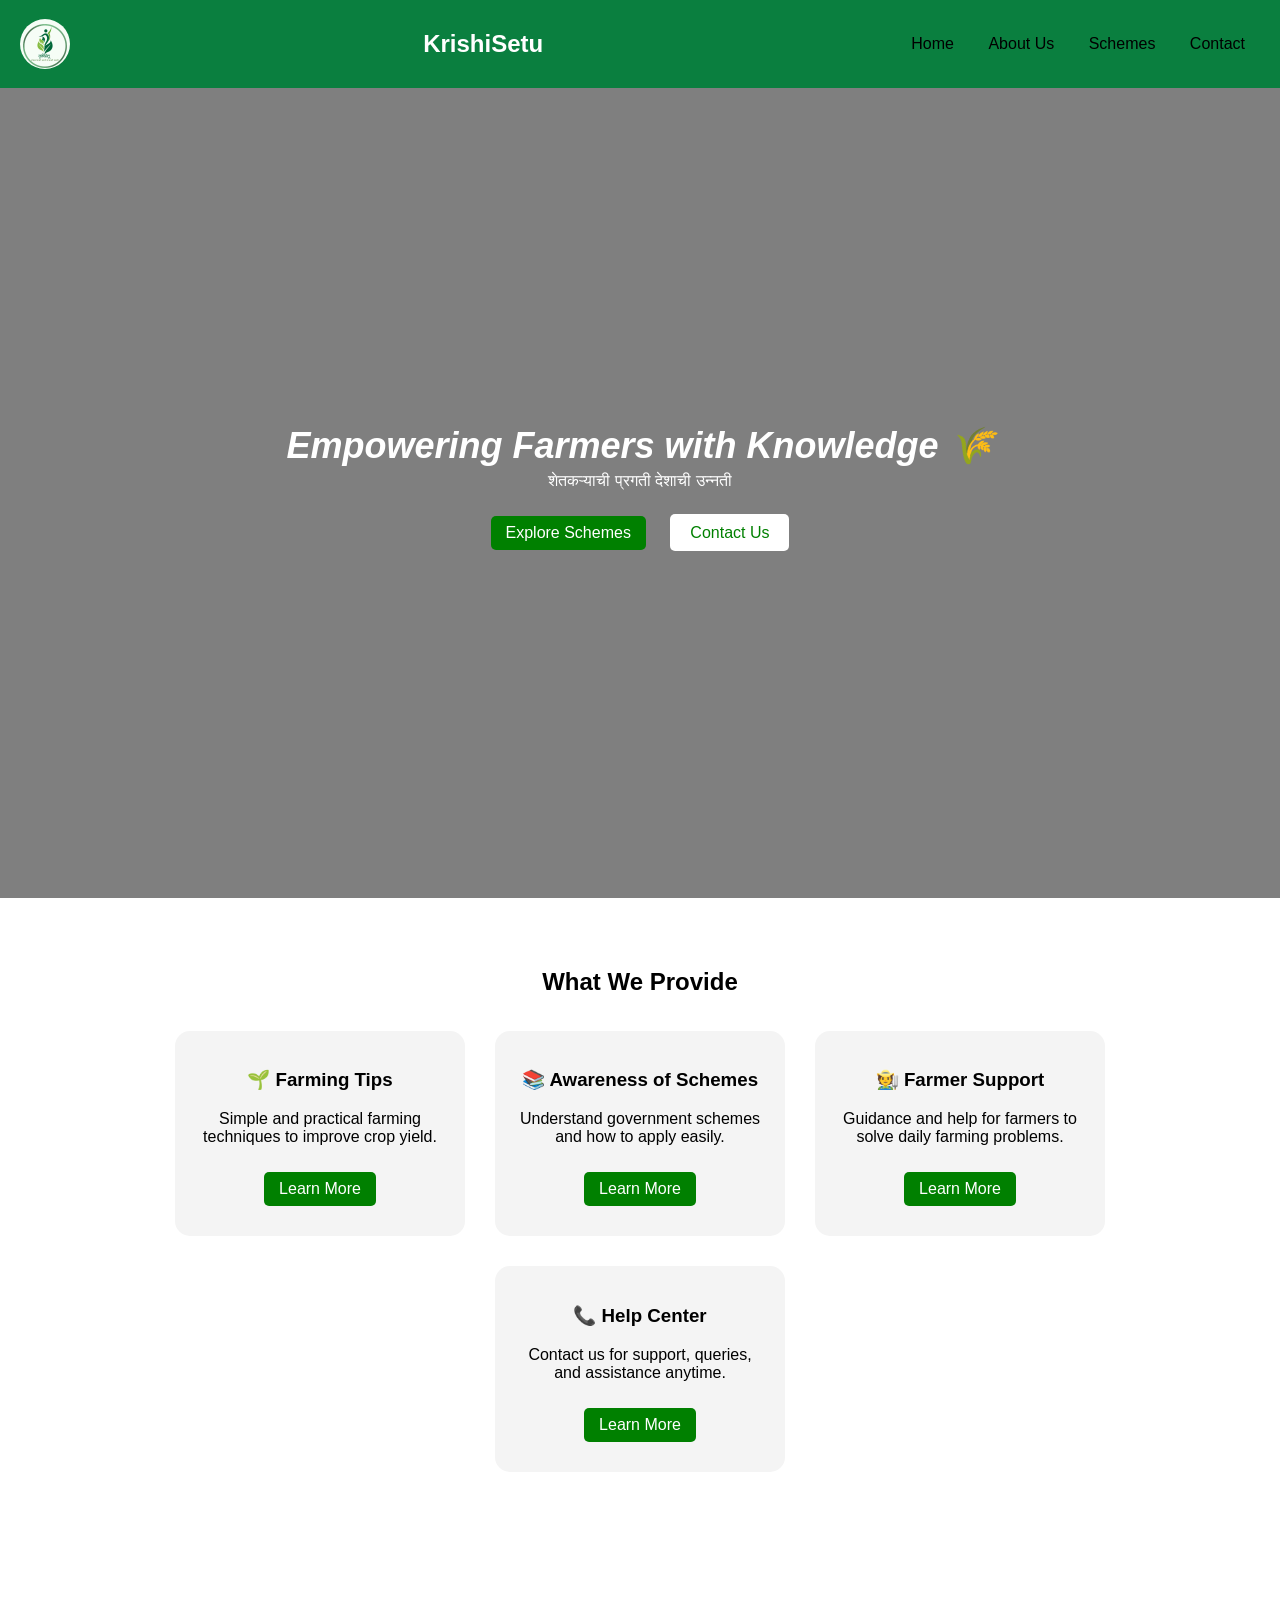
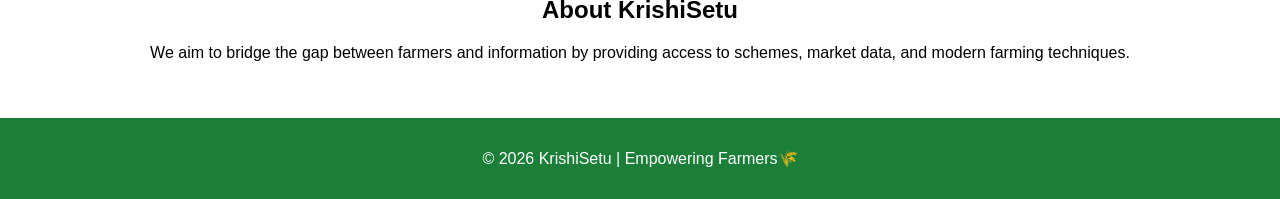
==== index.html @ 7bc41fb8 "Add files via upload" ====
<!DOCTYPE html>
<html>
<head>
    <meta charset="UTF-8">
    <meta name="viewport" content="width=device-width, initial-scale=1.0">
    <title>KrishiSetu - Home</title>
    <link rel="stylesheet" href="style.css">
</head>

<body>

<!-- Navbar -->
<nav>
   
    <img src="krishisetufinallogo.jpeg" class="logo">
    <h2>KrishiSetu</h2>

    <div class="links">
        <a href="index.html">Home</a>
        <a href="about.html">About Us</a>
        <a href="schemes.html">Schemes</a>
        <a href="contact.html">Contact</a>
    </div>
</nav>

<!-- Hero Section -->
<section class="hero">
    <div class="hero-text">
        <h1>Empowering Farmers with Knowledge 🌾</h1>
        <p>शेतकऱ्याची प्रगती देशाची उन्नती</p>

        <a href="schemes.html" class="btn">Explore Schemes</a>
        <a href="contact.html" class="btn2">Contact Us</a>
    </div>
</section>

<section class="features">
    <h2>What We Provide</h2>

    <div class="cards">

        <div class="card">
            
            <h3>🌱 Farming Tips</h3>
           
            <p>Simple and practical farming techniques to improve crop yield.</p>
         <a href="tips.html" class="btn">Learn More</a>
        </div>

        <div class="card">
            <h3>📚 Awareness of Schemes</h3>
            <p>Understand government schemes and how to apply easily.</p>
        <a href="awareness.html" class="btn">Learn More</a>
        </div>

        <div class="card">
            <h3>🧑‍🌾 Farmer Support</h3>
            <p>Guidance and help for farmers to solve daily farming problems.</p>
        <a href="support.html" class="btn">Learn More</a>
        </div>

        <div class="card">
            <h3>📞 Help Center</h3>
            <p>Contact us for support, queries, and assistance anytime.</p>
        <a href="help.html" class="btn">Learn More</a>
        </div>

    </div>
</section>

<!-- About Preview -->
<section class="content">
    <h2>About KrishiSetu</h2>
    <p>We aim to bridge the gap between farmers and information by providing access to schemes, market data, and modern farming techniques.</p>
</section>

<!-- Footer -->
<footer>
    <p>© 2026 KrishiSetu | Empowering Farmers🌾</p>
</footer>


</body>
</html>
---- style.css ----
/* This code only runs on mobile devices */
@media (max-width: 768px) {
  .nav {
    flex-direction: column; /* Stacks links vertically instead of horizontally */
    text-align: center;
    height: auto;
  }
  .links{
    display: flex;
    flex-direction: column;
    margin-top: 10px;
  }
  .links a{
    margin: 5px 0;
  }

  .nav-links {
    display: none; /* Often used to hide links until a 'hamburger' menu is clicked */
  }
}
@media (max-width: 768px) {

    .hero h1 {
        font-size: 24px;
    }

    .hero p {
        font-size: 16px;
    }

}



.logo {
    width: auto;
    height: auto;
}



body {
    margin: 0;
    font-family: Arial;
}

/* Navbar */
nav {
    display: flex;
    align-items: center;
    justify-content: space-between;
    background: #0a7f3f;
    padding: 10px 20px;
    color: white;
    
}

.logo {
    width: 50px;
    height: 50px;
    border-radius: 50%;
}

.links a {
    color: white;
    margin: 10px;
    text-decoration: none;
}

/* Hero */
/* Hero Section */
.hero {
    height: 90vh;
    background: linear-gradient(rgba(0,0,0,0.5), rgba(0,0,0,0.5)),
    url('https://images.unsplash.com/photo-1500382017468-9049fed747ef') center/cover;
    display: flex;
    align-items: center;
    justify-content: center;
    color: white;
    text-align: center;
    background-repeat: no-repeat;
background-size: cover;

}

.hero-text h1 {
    font-size: 40px;
}

.hero-text p {
    font-size: 18px;
}

/* Buttons */
.btn {
    background: green;
    padding: 10px 20px;
    color: white;
    text-decoration: none;
    margin: 10px;
    border-radius: 5px;
    
}

.btn2 {
    background: white;
    padding: 10px 20px;
    color: green;
    text-decoration: none;
    margin: 10px;
    border-radius: 5px;
}

/* Features */
.features {
    padding: 50px;
    text-align: center;
}

.features .cards {
    display: flex;
    justify-content: center;
    flex-wrap: wrap;
}

/* Footer */
footer {
    background: #0a7f3f;
    color: white;
    text-align: center;
    padding: 15px;
}

/* Content */
.content {
    padding: 40px;
    text-align: center;
}

/* Cards */
.card {
    background: #f4f4f4;
    padding: 20px;
    margin: 10px;
    border-radius: 10px;
}
/* Search + Filter */
input, select {
    padding: 10px;
    margin: 10px;
    width: 200px;
}

/* Cards layout */
.cards {
    display: flex;
    flex-wrap: wrap;
    justify-content: center;
}

.card {
    width: 250px;
    margin: 15px;
    transition: 0.3s;
}

.card:hover {
    transform: scale(1.05);
}

/* Button */
.btn {
    display: inline-block;
    margin-top: 10px;
    padding: 8px 15px;
    background: green;
    color: white;
    text-decoration: none;
    border-radius: 5px;
}

.btn:hover {
    background: darkgreen;
}
.btn2:hover{
    background: #d2cdcd;
}
.card {
    background: #f4f4f4;
    padding: 20px;
    margin: 15px;
    border-radius: 15px;
    width: 250px;
    transition: 0.3s;
}

.card:hover {
    transform: perspective();
}
/* Mission Vision Goal Section */
.mvg {
    background: #f5f5f5;
    padding: 60px 20px;
    text-align: center;
}

.mvg-container {
    display: flex;
    justify-content: center;
    flex-wrap: wrap;
}

/* Card Design */
.mvg-card {
    width: 300px;
    margin: 20px;
    padding: 20px;
    background: white;
    border-radius: 10px;
    transition: 0.3s;
}

.mvg-card:hover {
    transform:translateY(-5px);
}

/* Icon */
.icon {
    font-size: 40px;
    color: orange;
    margin-bottom: 10px;
}

/* Text */
.mvg-card h2 {
    margin: 10px 0;
}

.mvg-card p {
    font-size: 14px;
    color: #555;
}
.page-layout {
    display: flex;
    margin: 40px;
    gap: 30px;
}

/* Sidebar */
.sidebar {
    width: 250px;
    background: #f5f5f5;
    padding: 20px;
    border-radius: 5px;
}

.sidebar h3 {
    margin-bottom: 15px;
}

.sidebar ul {
    list-style: none;
    padding: 0;
}

.sidebar ul li {
    padding: 10px;
    border-bottom: 1px solid #ddd;
}

.sidebar ul li a {
    text-decoration: none;
    color: black;
}

.sidebar ul li:hover {
    background: #e0e0e0;
}

/* Content */
.content {
    flex: 1;
}

button {
    background: green;
    color: white;
    padding: 10px 15px;
    border: none;
    cursor: pointer;
}
.page-layout {
    display: flex;
    gap: 30px;
    margin: 40px;
}

/* Navbar links */
.links a {
    position: relative;
    text-decoration: none;
    margin: 0 15px;
    color: black;
}

/* Underline animation */
.links a::after {
    content: "";
    position: absolute;
    width: 0%;
    height: 3px;
    background: orange;
    left: 0;
    bottom: -5px;
    transition: 0.5s;
}

.links a:hover::after {
    width: 100%;
}
.about-hero {
    width: 100%;
    height: 400px;

    /* Background image */
    background: linear-gradient(rgba(242, 238, 238, 0.5), rgba(0,0,0,0.5)),
                url('agriimage.jpg');

    background-size: cover;      /* makes image fit perfectly */
    background-position: center; /* keeps it centered */
    background-repeat: no-repeat;

    display: flex;
    justify-content: center;
    align-items: center;

    color: white;
    text-align: center;
}

/* Text styling */
.hero-text h1 {
    font-style: italic;
    font-size: 36px;
    margin: 0;
}

.hero-text p {
    font-size: 16px;
    margin-top: 5px;
}
/* Full height page */
.page-container {
    display: flex;
    flex-direction: column;
    min-height: 100vh;
}

/* Content takes remaining space */
.main-content {
    flex: 1;
    text-align: center;
    padding: 50px;
}

/* Footer stays at bottom */
footer {
    background: #1b7f3a;
    color: white;
    text-align: center;
    padding: 15px;
}
.warning-section {
    text-align: center;
    margin-top: 20px;
    padding: 10px;
}

.warning-text {
    color: red;
    font-weight: bold;
    margin-bottom: 15px;
}

.help-title {
    margin-top: 10px;
    font-size: 18px;
}

.help-list {
    list-style-type: disc;
    display: inline-block;   /* keeps list centered */
    text-align: left;        /* aligns bullets properly */
    margin-top: 10px;
}
.help-title {
    font-weight: bold;
    color: #333;
}
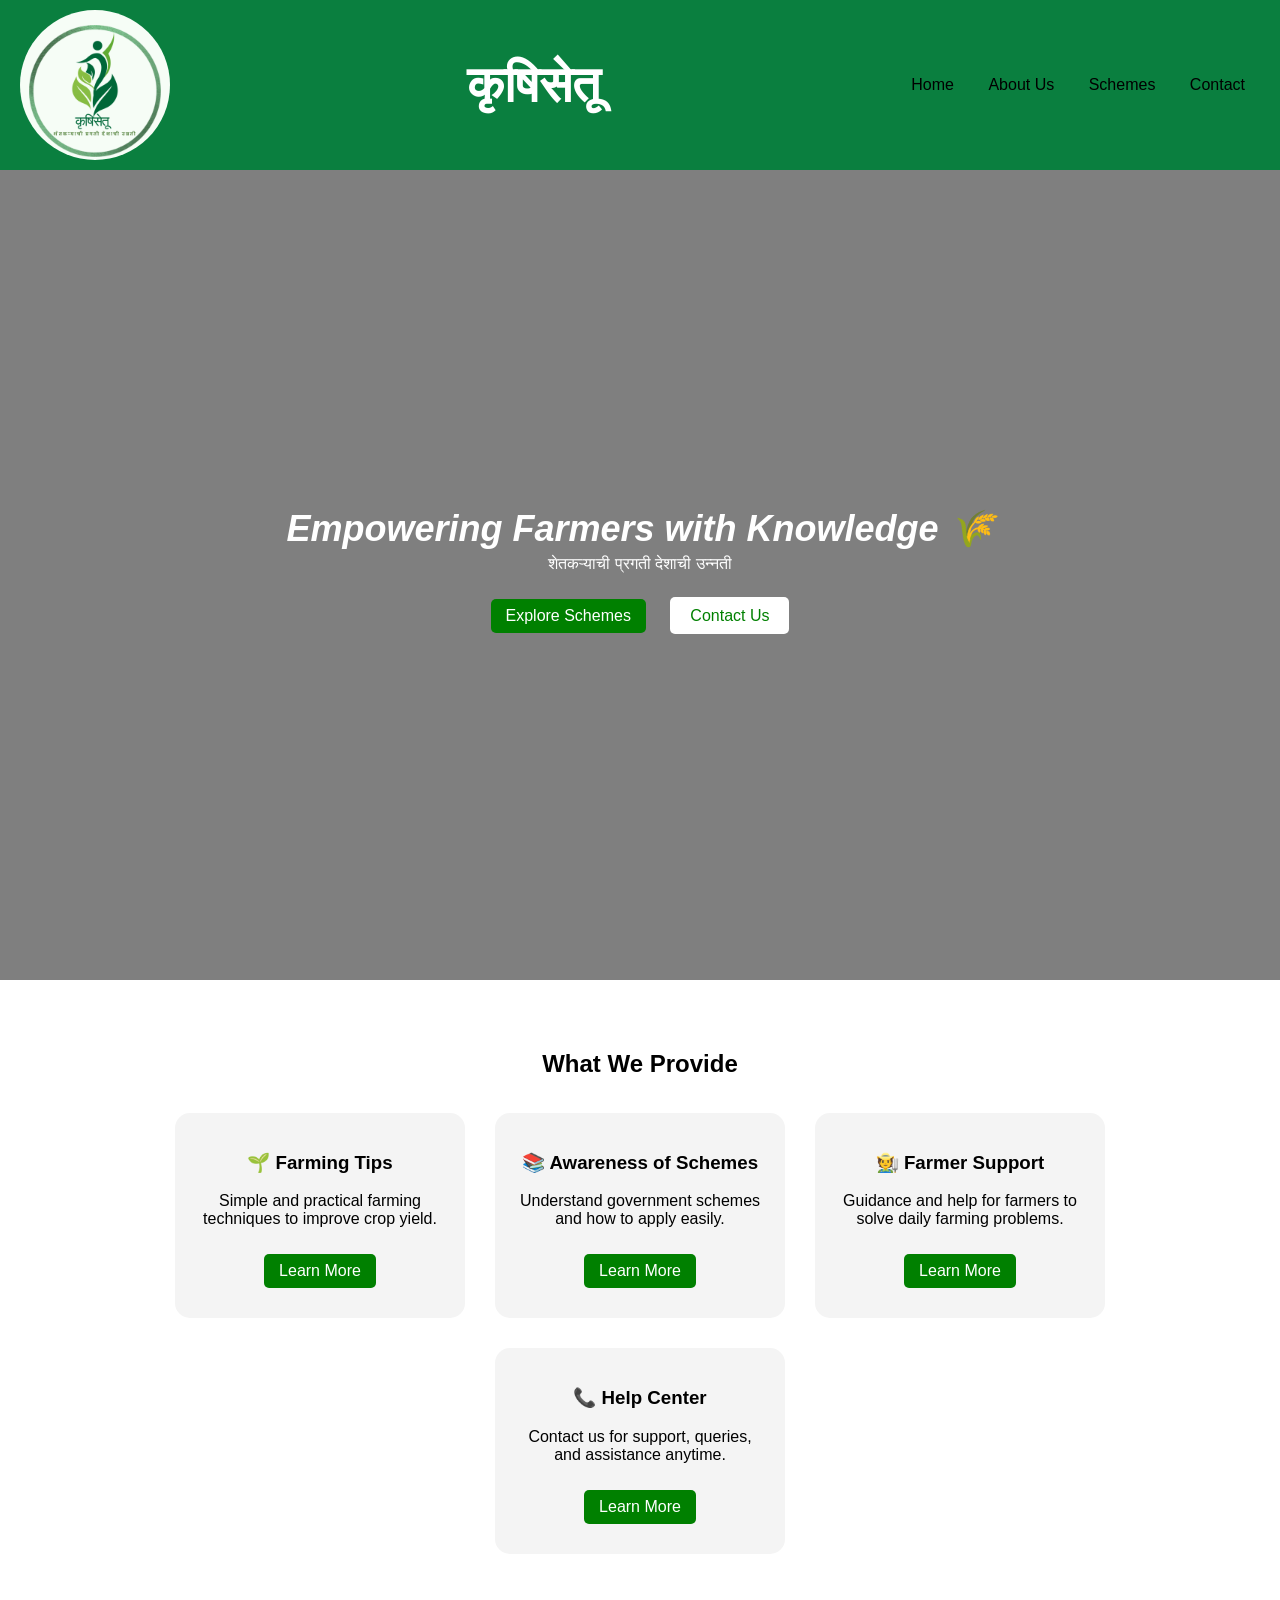
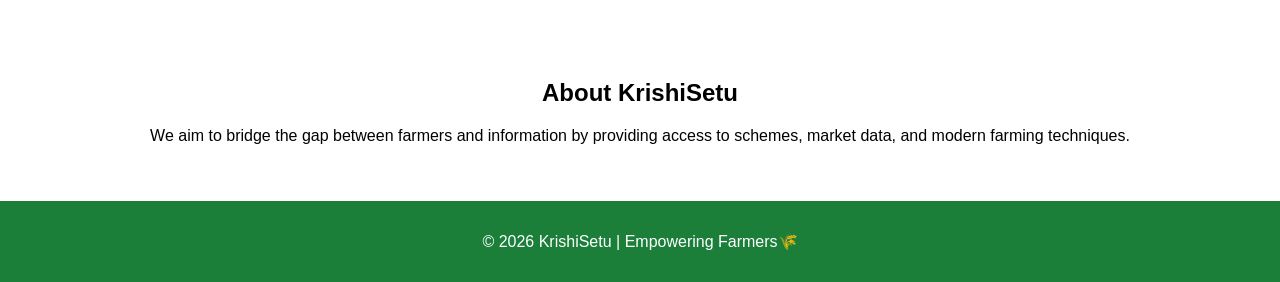
==== commit 145b81b2: "update website" ====
--- a/index.html
+++ b/index.html
@@ -1,84 +1,85 @@
-<!DOCTYPE html>
-<html>
-<head>
-    <meta charset="UTF-8">
-    <meta name="viewport" content="width=device-width, initial-scale=1.0">
-    <title>KrishiSetu - Home</title>
-    <link rel="stylesheet" href="style.css">
-</head>
-
-<body>
-
-<!-- Navbar -->
-<nav>
-   
-    <img src="krishisetufinallogo.jpeg" class="logo">
-    <h2>KrishiSetu</h2>
-
-    <div class="links">
-        <a href="index.html">Home</a>
-        <a href="about.html">About Us</a>
-        <a href="schemes.html">Schemes</a>
-        <a href="contact.html">Contact</a>
-    </div>
-</nav>
-
-<!-- Hero Section -->
-<section class="hero">
-    <div class="hero-text">
-        <h1>Empowering Farmers with Knowledge 🌾</h1>
-        <p>शेतकऱ्याची प्रगती देशाची उन्नती</p>
-
-        <a href="schemes.html" class="btn">Explore Schemes</a>
-        <a href="contact.html" class="btn2">Contact Us</a>
-    </div>
-</section>
-
-<section class="features">
-    <h2>What We Provide</h2>
-
-    <div class="cards">
-
-        <div class="card">
-            
-            <h3>🌱 Farming Tips</h3>
-           
-            <p>Simple and practical farming techniques to improve crop yield.</p>
-         <a href="tips.html" class="btn">Learn More</a>
-        </div>
-
-        <div class="card">
-            <h3>📚 Awareness of Schemes</h3>
-            <p>Understand government schemes and how to apply easily.</p>
-        <a href="awareness.html" class="btn">Learn More</a>
-        </div>
-
-        <div class="card">
-            <h3>🧑‍🌾 Farmer Support</h3>
-            <p>Guidance and help for farmers to solve daily farming problems.</p>
-        <a href="support.html" class="btn">Learn More</a>
-        </div>
-
-        <div class="card">
-            <h3>📞 Help Center</h3>
-            <p>Contact us for support, queries, and assistance anytime.</p>
-        <a href="help.html" class="btn">Learn More</a>
-        </div>
-
-    </div>
-</section>
-
-<!-- About Preview -->
-<section class="content">
-    <h2>About KrishiSetu</h2>
-    <p>We aim to bridge the gap between farmers and information by providing access to schemes, market data, and modern farming techniques.</p>
-</section>
-
-<!-- Footer -->
-<footer>
-    <p>© 2026 KrishiSetu | Empowering Farmers🌾</p>
-</footer>
-
-
-</body>
+<!DOCTYPE html>
+<html>
+<head>
+    <meta charset="UTF-8">
+    <meta name="viewport" content="width=device-width, initial-scale=1.0">
+    <title>KrishiSetu - Home</title>
+    <link rel="stylesheet" href="style.css">
+</head>
+
+<body>
+
+<!-- Navbar -->
+<nav>
+   
+    <img src="krishisetufinallogo.jpeg" style="width: 150px; height: 150px;
+    border-radius: 100%;">
+    <h2 style="font-size: 50px;">कृषिसेतू</h2>
+
+    <div class="links">
+        <a href="index.html">Home</a>
+        <a href="about.html">About Us</a>
+        <a href="schemes.html">Schemes</a>
+        <a href="contact.html">Contact</a>
+    </div>
+</nav>
+
+<!-- Hero Section -->
+<section class="hero">
+    <div class="hero-text">
+        <h1>Empowering Farmers with Knowledge 🌾</h1>
+        <p>शेतकऱ्याची प्रगती देशाची उन्नती</p>
+
+        <a href="schemes.html" class="btn">Explore Schemes</a>
+        <a href="contact.html" class="btn2">Contact Us</a>
+    </div>
+</section>
+
+<section class="features">
+    <h2>What We Provide</h2>
+
+    <div class="cards">
+
+        <div class="card">
+            
+            <h3>🌱 Farming Tips</h3>
+           
+            <p>Simple and practical farming techniques to improve crop yield.</p>
+         <a href="tips.html" class="btn">Learn More</a>
+        </div>
+
+        <div class="card">
+            <h3>📚 Awareness of Schemes</h3>
+            <p>Understand government schemes and how to apply easily.</p>
+        <a href="awareness.html" class="btn">Learn More</a>
+        </div>
+
+        <div class="card">
+            <h3>🧑‍🌾 Farmer Support</h3>
+            <p>Guidance and help for farmers to solve daily farming problems.</p>
+        <a href="support.html" class="btn">Learn More</a>
+        </div>
+
+        <div class="card">
+            <h3>📞 Help Center</h3>
+            <p>Contact us for support, queries, and assistance anytime.</p>
+        <a href="help.html" class="btn">Learn More</a>
+        </div>
+
+    </div>
+</section>
+
+<!-- About Preview -->
+<section class="content">
+    <h2>About KrishiSetu</h2>
+    <p>We aim to bridge the gap between farmers and information by providing access to schemes, market data, and modern farming techniques.</p>
+</section>
+
+<!-- Footer -->
+<footer>
+    <p>© 2026 KrishiSetu | Empowering Farmers🌾</p>
+</footer>
+
+
+</body>
 </html>
--- a/style.css
+++ b/style.css
@@ -1,399 +1,400 @@
-/* This code only runs on mobile devices */
-@media (max-width: 768px) {
-  .nav {
-    flex-direction: column; /* Stacks links vertically instead of horizontally */
-    text-align: center;
-    height: auto;
-  }
-  .links{
-    display: flex;
-    flex-direction: column;
-    margin-top: 10px;
-  }
-  .links a{
-    margin: 5px 0;
-  }
-
-  .nav-links {
-    display: none; /* Often used to hide links until a 'hamburger' menu is clicked */
-  }
-}
-@media (max-width: 768px) {
-
-    .hero h1 {
-        font-size: 24px;
-    }
-
-    .hero p {
-        font-size: 16px;
-    }
-
-}
-
-
-
-.logo {
-    width: auto;
-    height: auto;
-}
-
-
-
-body {
-    margin: 0;
-    font-family: Arial;
-}
-
-/* Navbar */
-nav {
-    display: flex;
-    align-items: center;
-    justify-content: space-between;
-    background: #0a7f3f;
-    padding: 10px 20px;
-    color: white;
-    
-}
-
-.logo {
-    width: 50px;
-    height: 50px;
-    border-radius: 50%;
-}
-
-.links a {
-    color: white;
-    margin: 10px;
-    text-decoration: none;
-}
-
-/* Hero */
-/* Hero Section */
-.hero {
-    height: 90vh;
-    background: linear-gradient(rgba(0,0,0,0.5), rgba(0,0,0,0.5)),
-    url('https://images.unsplash.com/photo-1500382017468-9049fed747ef') center/cover;
-    display: flex;
-    align-items: center;
-    justify-content: center;
-    color: white;
-    text-align: center;
-    background-repeat: no-repeat;
-background-size: cover;
-
-}
-
-.hero-text h1 {
-    font-size: 40px;
-}
-
-.hero-text p {
-    font-size: 18px;
-}
-
-/* Buttons */
-.btn {
-    background: green;
-    padding: 10px 20px;
-    color: white;
-    text-decoration: none;
-    margin: 10px;
-    border-radius: 5px;
-    
-}
-
-.btn2 {
-    background: white;
-    padding: 10px 20px;
-    color: green;
-    text-decoration: none;
-    margin: 10px;
-    border-radius: 5px;
-}
-
-/* Features */
-.features {
-    padding: 50px;
-    text-align: center;
-}
-
-.features .cards {
-    display: flex;
-    justify-content: center;
-    flex-wrap: wrap;
-}
-
-/* Footer */
-footer {
-    background: #0a7f3f;
-    color: white;
-    text-align: center;
-    padding: 15px;
-}
-
-/* Content */
-.content {
-    padding: 40px;
-    text-align: center;
-}
-
-/* Cards */
-.card {
-    background: #f4f4f4;
-    padding: 20px;
-    margin: 10px;
-    border-radius: 10px;
-}
-/* Search + Filter */
-input, select {
-    padding: 10px;
-    margin: 10px;
-    width: 200px;
-}
-
-/* Cards layout */
-.cards {
-    display: flex;
-    flex-wrap: wrap;
-    justify-content: center;
-}
-
-.card {
-    width: 250px;
-    margin: 15px;
-    transition: 0.3s;
-}
-
-.card:hover {
-    transform: scale(1.05);
-}
-
-/* Button */
-.btn {
-    display: inline-block;
-    margin-top: 10px;
-    padding: 8px 15px;
-    background: green;
-    color: white;
-    text-decoration: none;
-    border-radius: 5px;
-}
-
-.btn:hover {
-    background: darkgreen;
-}
-.btn2:hover{
-    background: #d2cdcd;
-}
-.card {
-    background: #f4f4f4;
-    padding: 20px;
-    margin: 15px;
-    border-radius: 15px;
-    width: 250px;
-    transition: 0.3s;
-}
-
-.card:hover {
-    transform: perspective();
-}
-/* Mission Vision Goal Section */
-.mvg {
-    background: #f5f5f5;
-    padding: 60px 20px;
-    text-align: center;
-}
-
-.mvg-container {
-    display: flex;
-    justify-content: center;
-    flex-wrap: wrap;
-}
-
-/* Card Design */
-.mvg-card {
-    width: 300px;
-    margin: 20px;
-    padding: 20px;
-    background: white;
-    border-radius: 10px;
-    transition: 0.3s;
-}
-
-.mvg-card:hover {
-    transform:translateY(-5px);
-}
-
-/* Icon */
-.icon {
-    font-size: 40px;
-    color: orange;
-    margin-bottom: 10px;
-}
-
-/* Text */
-.mvg-card h2 {
-    margin: 10px 0;
-}
-
-.mvg-card p {
-    font-size: 14px;
-    color: #555;
-}
-.page-layout {
-    display: flex;
-    margin: 40px;
-    gap: 30px;
-}
-
-/* Sidebar */
-.sidebar {
-    width: 250px;
-    background: #f5f5f5;
-    padding: 20px;
-    border-radius: 5px;
-}
-
-.sidebar h3 {
-    margin-bottom: 15px;
-}
-
-.sidebar ul {
-    list-style: none;
-    padding: 0;
-}
-
-.sidebar ul li {
-    padding: 10px;
-    border-bottom: 1px solid #ddd;
-}
-
-.sidebar ul li a {
-    text-decoration: none;
-    color: black;
-}
-
-.sidebar ul li:hover {
-    background: #e0e0e0;
-}
-
-/* Content */
-.content {
-    flex: 1;
-}
-
-button {
-    background: green;
-    color: white;
-    padding: 10px 15px;
-    border: none;
-    cursor: pointer;
-}
-.page-layout {
-    display: flex;
-    gap: 30px;
-    margin: 40px;
-}
-
-/* Navbar links */
-.links a {
-    position: relative;
-    text-decoration: none;
-    margin: 0 15px;
-    color: black;
-}
-
-/* Underline animation */
-.links a::after {
-    content: "";
-    position: absolute;
-    width: 0%;
-    height: 3px;
-    background: orange;
-    left: 0;
-    bottom: -5px;
-    transition: 0.5s;
-}
-
-.links a:hover::after {
-    width: 100%;
-}
-.about-hero {
-    width: 100%;
-    height: 400px;
-
-    /* Background image */
-    background: linear-gradient(rgba(242, 238, 238, 0.5), rgba(0,0,0,0.5)),
-                url('agriimage.jpg');
-
-    background-size: cover;      /* makes image fit perfectly */
-    background-position: center; /* keeps it centered */
-    background-repeat: no-repeat;
-
-    display: flex;
-    justify-content: center;
-    align-items: center;
-
-    color: white;
-    text-align: center;
-}
-
-/* Text styling */
-.hero-text h1 {
-    font-style: italic;
-    font-size: 36px;
-    margin: 0;
-}
-
-.hero-text p {
-    font-size: 16px;
-    margin-top: 5px;
-}
-/* Full height page */
-.page-container {
-    display: flex;
-    flex-direction: column;
-    min-height: 100vh;
-}
-
-/* Content takes remaining space */
-.main-content {
-    flex: 1;
-    text-align: center;
-    padding: 50px;
-}
-
-/* Footer stays at bottom */
-footer {
-    background: #1b7f3a;
-    color: white;
-    text-align: center;
-    padding: 15px;
-}
-.warning-section {
-    text-align: center;
-    margin-top: 20px;
-    padding: 10px;
-}
-
-.warning-text {
-    color: red;
-    font-weight: bold;
-    margin-bottom: 15px;
-}
-
-.help-title {
-    margin-top: 10px;
-    font-size: 18px;
-}
-
-.help-list {
-    list-style-type: disc;
-    display: inline-block;   /* keeps list centered */
-    text-align: left;        /* aligns bullets properly */
-    margin-top: 10px;
-}
-.help-title {
-    font-weight: bold;
-    color: #333;
-}
+/* This code only runs on mobile devices */
+@media (max-width: 768px) {
+  .nav {
+    flex-direction: column; /* Stacks links vertically instead of horizontally */
+    text-align: center;
+    height: auto;
+  }
+  .links{
+    display: flex;
+    flex-direction: column;
+    margin-top: 10px;
+  }
+  .links a{
+    margin: 5px 0;
+  }
+
+  .nav-links {
+    display: none; /* Often used to hide links until a 'hamburger' menu is clicked */
+  }
+}
+@media (max-width: 768px) {
+
+    .hero h1 {
+        font-size: 24px;
+    }
+
+    .hero p {
+        font-size: 16px;
+    }
+
+}
+
+.logo {
+    width: 80px;
+    height: 80px;
+    border-radius: 50%;
+    object-fit:cover;
+    margin-right: 10px;
+}
+
+
+
+body {
+    margin: 0;
+    font-family: Arial;
+}
+
+/* Navbar */
+nav {
+    display: flex;
+    align-items: center;
+    justify-content: space-between;
+    background: #0a7f3f;
+    padding: 10px 20px;
+    color: white;
+    
+}
+
+.logo {
+    width: 50px;
+    height: 50px;
+    border-radius: 50%;
+}
+
+.links a {
+    color: white;
+    margin: 10px;
+    text-decoration: none;
+}
+
+/* Hero */
+/* Hero Section */
+.hero {
+    height: 90vh;
+    background: linear-gradient(rgba(0,0,0,0.5), rgba(0,0,0,0.5)),
+    url('https://images.unsplash.com/photo-1500382017468-9049fed747ef') center/cover;
+    display: flex;
+    align-items: center;
+    justify-content: center;
+    color: white;
+    text-align: center;
+    background-repeat: no-repeat;
+background-size: cover;
+
+}
+
+.hero-text h1 {
+    font-size: 40px;
+}
+
+.hero-text p {
+    font-size: 18px;
+}
+
+/* Buttons */
+.btn {
+    background: green;
+    padding: 10px 20px;
+    color: white;
+    text-decoration: none;
+    margin: 10px;
+    border-radius: 5px;
+    
+}
+
+.btn2 {
+    background: white;
+    padding: 10px 20px;
+    color: green;
+    text-decoration: none;
+    margin: 10px;
+    border-radius: 5px;
+}
+
+/* Features */
+.features {
+    padding: 50px;
+    text-align: center;
+}
+
+.features .cards {
+    display: flex;
+    justify-content: center;
+    flex-wrap: wrap;
+}
+
+/* Footer */
+footer {
+    background: #0a7f3f;
+    color: white;
+    text-align: center;
+    padding: 15px;
+}
+
+/* Content */
+.content {
+    padding: 40px;
+    text-align: center;
+}
+
+/* Cards */
+.card {
+    background: #f4f4f4;
+    padding: 20px;
+    margin: 10px;
+    border-radius: 10px;
+}
+/* Search + Filter */
+input, select {
+    padding: 10px;
+    margin: 10px;
+    width: 200px;
+}
+
+/* Cards layout */
+.cards {
+    display: flex;
+    flex-wrap: wrap;
+    justify-content: center;
+}
+
+.card {
+    width: 250px;
+    margin: 15px;
+    transition: 0.3s;
+}
+
+.card:hover {
+    transform: scale(1.05);
+}
+
+/* Button */
+.btn {
+    display: inline-block;
+    margin-top: 10px;
+    padding: 8px 15px;
+    background: green;
+    color: white;
+    text-decoration: none;
+    border-radius: 5px;
+}
+
+.btn:hover {
+    background: darkgreen;
+}
+.btn2:hover{
+    background: #d2cdcd;
+}
+.card {
+    background: #f4f4f4;
+    padding: 20px;
+    margin: 15px;
+    border-radius: 15px;
+    width: 250px;
+    transition: 0.3s;
+}
+
+.card:hover {
+    transform: perspective();
+}
+/* Mission Vision Goal Section */
+.mvg {
+    background: #f5f5f5;
+    padding: 60px 20px;
+    text-align: center;
+}
+
+.mvg-container {
+    display: flex;
+    justify-content: center;
+    flex-wrap: wrap;
+}
+
+/* Card Design */
+.mvg-card {
+    width: 300px;
+    margin: 20px;
+    padding: 20px;
+    background: white;
+    border-radius: 10px;
+    transition: 0.3s;
+}
+
+.mvg-card:hover {
+    transform:translateY(-5px);
+}
+
+/* Icon */
+.icon {
+    font-size: 40px;
+    color: orange;
+    margin-bottom: 10px;
+}
+
+/* Text */
+.mvg-card h2 {
+    margin: 10px 0;
+}
+
+.mvg-card p {
+    font-size: 14px;
+    color: #555;
+}
+.page-layout {
+    display: flex;
+    margin: 40px;
+    gap: 30px;
+}
+
+/* Sidebar */
+.sidebar {
+    width: 250px;
+    background: #f5f5f5;
+    padding: 20px;
+    border-radius: 5px;
+}
+
+.sidebar h3 {
+    margin-bottom: 15px;
+}
+
+.sidebar ul {
+    list-style: none;
+    padding: 0;
+}
+
+.sidebar ul li {
+    padding: 10px;
+    border-bottom: 1px solid #ddd;
+}
+
+.sidebar ul li a {
+    text-decoration: none;
+    color: black;
+}
+
+.sidebar ul li:hover {
+    background: #e0e0e0;
+}
+
+/* Content */
+.content {
+    flex: 1;
+}
+
+button {
+    background: green;
+    color: white;
+    padding: 10px 15px;
+    border: none;
+    cursor: pointer;
+}
+.page-layout {
+    display: flex;
+    gap: 30px;
+    margin: 40px;
+}
+
+/* Navbar links */
+.links a {
+    position: relative;
+    text-decoration: none;
+    margin: 0 15px;
+    color: black;
+}
+
+/* Underline animation */
+.links a::after {
+    content: "";
+    position: absolute;
+    width: 0%;
+    height: 3px;
+    background: orange;
+    left: 0;
+    bottom: -5px;
+    transition: 0.5s;
+}
+
+.links a:hover::after {
+    width: 100%;
+}
+.about-hero {
+    width: 100%;
+    height: 400px;
+
+    /* Background image */
+    background: linear-gradient(rgba(242, 238, 238, 0.5), rgba(0,0,0,0.5)),
+                url('agriimage.jpg');
+
+    background-size: cover;      /* makes image fit perfectly */
+    background-position: center; /* keeps it centered */
+    background-repeat: no-repeat;
+
+    display: flex;
+    justify-content: center;
+    align-items: center;
+
+    color: white;
+    text-align: center;
+}
+
+/* Text styling */
+.hero-text h1 {
+    font-style: italic;
+    font-size: 36px;
+    margin: 0;
+}
+
+.hero-text p {
+    font-size: 16px;
+    margin-top: 5px;
+}
+/* Full height page */
+.page-container {
+    display: flex;
+    flex-direction: column;
+    min-height: 100vh;
+}
+
+/* Content takes remaining space */
+.main-content {
+    flex: 1;
+    text-align: center;
+    padding: 50px;
+}
+
+/* Footer stays at bottom */
+footer {
+    background: #1b7f3a;
+    color: white;
+    text-align: center;
+    padding: 15px;
+}
+.warning-section {
+    text-align: center;
+    margin-top: 20px;
+    padding: 10px;
+}
+
+.warning-text {
+    color: red;
+    font-weight: bold;
+    margin-bottom: 15px;
+}
+
+.help-title {
+    margin-top: 10px;
+    font-size: 18px;
+}
+
+.help-list {
+    list-style-type: disc;
+    display: inline-block;   /* keeps list centered */
+    text-align: left;        /* aligns bullets properly */
+    margin-top: 10px;
+}
+.help-title {
+    font-weight: bold;
+    color: #333;
+}
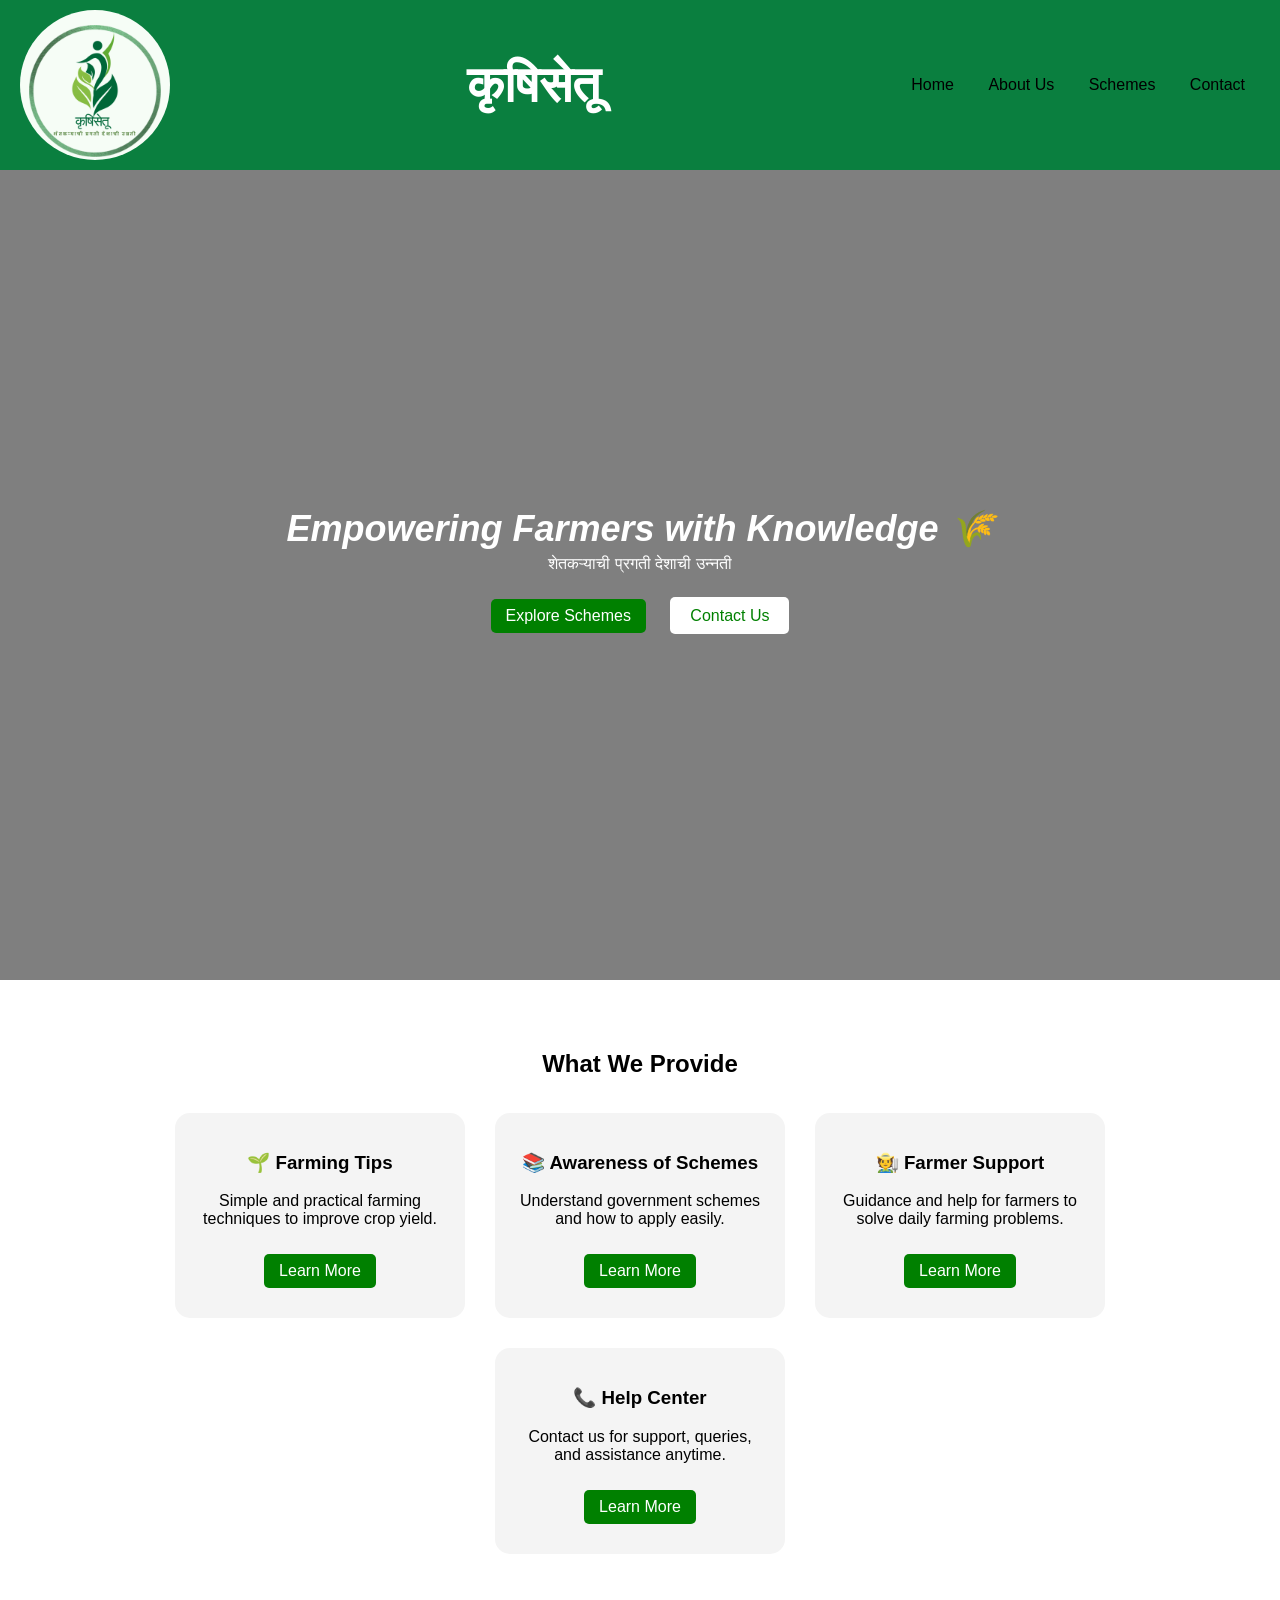
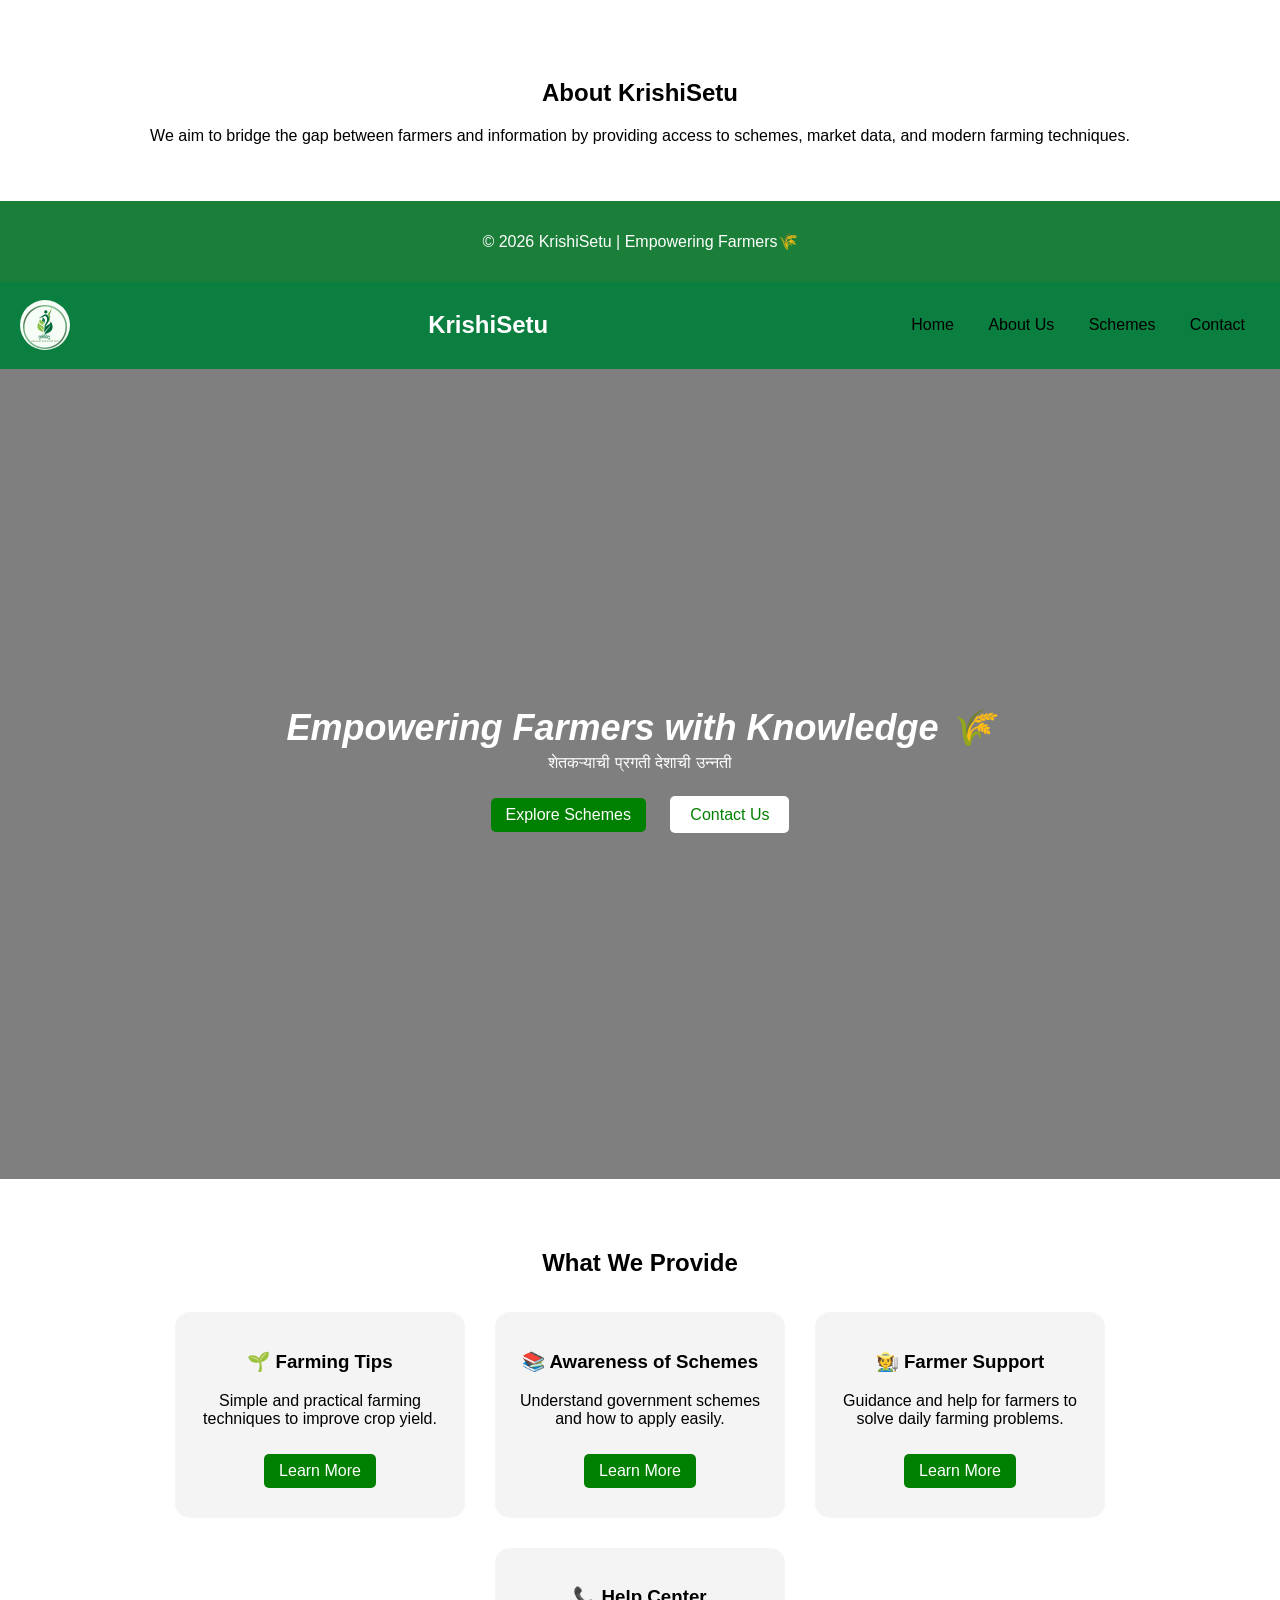
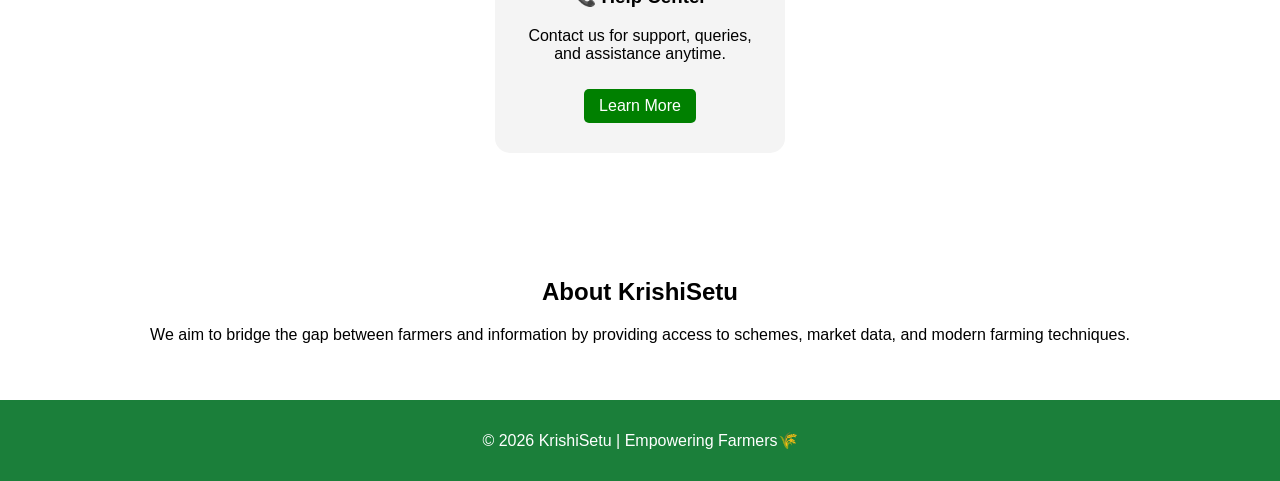
==== commit 03d172a2: "resolved conflicts" ====
--- a/index.html
+++ b/index.html
@@ -82,4 +82,88 @@
 
 
 </body>
+</html>
+<!DOCTYPE html>
+<html>
+<head>
+    <meta charset="UTF-8">
+    <meta name="viewport" content="width=device-width, initial-scale=1.0">
+    <title>KrishiSetu - Home</title>
+    <link rel="stylesheet" href="style.css">
+</head>
+
+<body>
+
+<!-- Navbar -->
+<nav>
+   
+    <img src="krishisetufinallogo.jpeg" class="logo">
+    <h2>KrishiSetu</h2>
+
+    <div class="links">
+        <a href="index.html">Home</a>
+        <a href="about.html">About Us</a>
+        <a href="schemes.html">Schemes</a>
+        <a href="contact.html">Contact</a>
+    </div>
+</nav>
+
+<!-- Hero Section -->
+<section class="hero">
+    <div class="hero-text">
+        <h1>Empowering Farmers with Knowledge 🌾</h1>
+        <p>शेतकऱ्याची प्रगती देशाची उन्नती</p>
+
+        <a href="schemes.html" class="btn">Explore Schemes</a>
+        <a href="contact.html" class="btn2">Contact Us</a>
+    </div>
+</section>
+
+<section class="features">
+    <h2>What We Provide</h2>
+
+    <div class="cards">
+
+        <div class="card">
+            
+            <h3>🌱 Farming Tips</h3>
+           
+            <p>Simple and practical farming techniques to improve crop yield.</p>
+         <a href="tips.html" class="btn">Learn More</a>
+        </div>
+
+        <div class="card">
+            <h3>📚 Awareness of Schemes</h3>
+            <p>Understand government schemes and how to apply easily.</p>
+        <a href="awareness.html" class="btn">Learn More</a>
+        </div>
+
+        <div class="card">
+            <h3>🧑‍🌾 Farmer Support</h3>
+            <p>Guidance and help for farmers to solve daily farming problems.</p>
+        <a href="support.html" class="btn">Learn More</a>
+        </div>
+
+        <div class="card">
+            <h3>📞 Help Center</h3>
+            <p>Contact us for support, queries, and assistance anytime.</p>
+        <a href="help.html" class="btn">Learn More</a>
+        </div>
+
+    </div>
+</section>
+
+<!-- About Preview -->
+<section class="content">
+    <h2>About KrishiSetu</h2>
+    <p>We aim to bridge the gap between farmers and information by providing access to schemes, market data, and modern farming techniques.</p>
+</section>
+
+<!-- Footer -->
+<footer>
+    <p>© 2026 KrishiSetu | Empowering Farmers🌾</p>
+</footer>
+
+
+</body>
 </html>
--- a/style.css
+++ b/style.css
@@ -1,3 +1,4 @@
+
 /* This code only runs on mobile devices */
 @media (max-width: 768px) {
   .nav {
@@ -398,3 +399,404 @@
     font-weight: bold;
     color: #333;
 }
+=======
+/* This code only runs on mobile devices */
+@media (max-width: 768px) {
+  .nav {
+    flex-direction: column; /* Stacks links vertically instead of horizontally */
+    text-align: center;
+    height: auto;
+  }
+  .links{
+    display: flex;
+    flex-direction: column;
+    margin-top: 10px;
+  }
+  .links a{
+    margin: 5px 0;
+  }
+
+  .nav-links {
+    display: none; /* Often used to hide links until a 'hamburger' menu is clicked */
+  }
+}
+@media (max-width: 768px) {
+
+    .hero h1 {
+        font-size: 24px;
+    }
+
+    .hero p {
+        font-size: 16px;
+    }
+
+}
+
+
+
+.logo {
+    width: auto;
+    height: auto;
+}
+
+
+
+body {
+    margin: 0;
+    font-family: Arial;
+}
+
+/* Navbar */
+nav {
+    display: flex;
+    align-items: center;
+    justify-content: space-between;
+    background: #0a7f3f;
+    padding: 10px 20px;
+    color: white;
+    
+}
+
+.logo {
+    width: 50px;
+    height: 50px;
+    border-radius: 50%;
+}
+
+.links a {
+    color: white;
+    margin: 10px;
+    text-decoration: none;
+}
+
+/* Hero */
+/* Hero Section */
+.hero {
+    height: 90vh;
+    background: linear-gradient(rgba(0,0,0,0.5), rgba(0,0,0,0.5)),
+    url('https://images.unsplash.com/photo-1500382017468-9049fed747ef') center/cover;
+    display: flex;
+    align-items: center;
+    justify-content: center;
+    color: white;
+    text-align: center;
+    background-repeat: no-repeat;
+background-size: cover;
+
+}
+
+.hero-text h1 {
+    font-size: 40px;
+}
+
+.hero-text p {
+    font-size: 18px;
+}
+
+/* Buttons */
+.btn {
+    background: green;
+    padding: 10px 20px;
+    color: white;
+    text-decoration: none;
+    margin: 10px;
+    border-radius: 5px;
+    
+}
+
+.btn2 {
+    background: white;
+    padding: 10px 20px;
+    color: green;
+    text-decoration: none;
+    margin: 10px;
+    border-radius: 5px;
+}
+
+/* Features */
+.features {
+    padding: 50px;
+    text-align: center;
+}
+
+.features .cards {
+    display: flex;
+    justify-content: center;
+    flex-wrap: wrap;
+}
+
+/* Footer */
+footer {
+    background: #0a7f3f;
+    color: white;
+    text-align: center;
+    padding: 15px;
+}
+
+/* Content */
+.content {
+    padding: 40px;
+    text-align: center;
+}
+
+/* Cards */
+.card {
+    background: #f4f4f4;
+    padding: 20px;
+    margin: 10px;
+    border-radius: 10px;
+}
+/* Search + Filter */
+input, select {
+    padding: 10px;
+    margin: 10px;
+    width: 200px;
+}
+
+/* Cards layout */
+.cards {
+    display: flex;
+    flex-wrap: wrap;
+    justify-content: center;
+}
+
+.card {
+    width: 250px;
+    margin: 15px;
+    transition: 0.3s;
+}
+
+.card:hover {
+    transform: scale(1.05);
+}
+
+/* Button */
+.btn {
+    display: inline-block;
+    margin-top: 10px;
+    padding: 8px 15px;
+    background: green;
+    color: white;
+    text-decoration: none;
+    border-radius: 5px;
+}
+
+.btn:hover {
+    background: darkgreen;
+}
+.btn2:hover{
+    background: #d2cdcd;
+}
+.card {
+    background: #f4f4f4;
+    padding: 20px;
+    margin: 15px;
+    border-radius: 15px;
+    width: 250px;
+    transition: 0.3s;
+}
+
+.card:hover {
+    transform: perspective();
+}
+/* Mission Vision Goal Section */
+.mvg {
+    background: #f5f5f5;
+    padding: 60px 20px;
+    text-align: center;
+}
+
+.mvg-container {
+    display: flex;
+    justify-content: center;
+    flex-wrap: wrap;
+}
+
+/* Card Design */
+.mvg-card {
+    width: 300px;
+    margin: 20px;
+    padding: 20px;
+    background: white;
+    border-radius: 10px;
+    transition: 0.3s;
+}
+
+.mvg-card:hover {
+    transform:translateY(-5px);
+}
+
+/* Icon */
+.icon {
+    font-size: 40px;
+    color: orange;
+    margin-bottom: 10px;
+}
+
+/* Text */
+.mvg-card h2 {
+    margin: 10px 0;
+}
+
+.mvg-card p {
+    font-size: 14px;
+    color: #555;
+}
+.page-layout {
+    display: flex;
+    margin: 40px;
+    gap: 30px;
+}
+
+/* Sidebar */
+.sidebar {
+    width: 250px;
+    background: #f5f5f5;
+    padding: 20px;
+    border-radius: 5px;
+}
+
+.sidebar h3 {
+    margin-bottom: 15px;
+}
+
+.sidebar ul {
+    list-style: none;
+    padding: 0;
+}
+
+.sidebar ul li {
+    padding: 10px;
+    border-bottom: 1px solid #ddd;
+}
+
+.sidebar ul li a {
+    text-decoration: none;
+    color: black;
+}
+
+.sidebar ul li:hover {
+    background: #e0e0e0;
+}
+
+/* Content */
+.content {
+    flex: 1;
+}
+
+button {
+    background: green;
+    color: white;
+    padding: 10px 15px;
+    border: none;
+    cursor: pointer;
+}
+.page-layout {
+    display: flex;
+    gap: 30px;
+    margin: 40px;
+}
+
+/* Navbar links */
+.links a {
+    position: relative;
+    text-decoration: none;
+    margin: 0 15px;
+    color: black;
+}
+
+/* Underline animation */
+.links a::after {
+    content: "";
+    position: absolute;
+    width: 0%;
+    height: 3px;
+    background: orange;
+    left: 0;
+    bottom: -5px;
+    transition: 0.5s;
+}
+
+.links a:hover::after {
+    width: 100%;
+}
+.about-hero {
+    width: 100%;
+    height: 400px;
+
+    /* Background image */
+    background: linear-gradient(rgba(242, 238, 238, 0.5), rgba(0,0,0,0.5)),
+                url('agriimage.jpg');
+
+    background-size: cover;      /* makes image fit perfectly */
+    background-position: center; /* keeps it centered */
+    background-repeat: no-repeat;
+
+    display: flex;
+    justify-content: center;
+    align-items: center;
+
+    color: white;
+    text-align: center;
+}
+
+/* Text styling */
+.hero-text h1 {
+    font-style: italic;
+    font-size: 36px;
+    margin: 0;
+}
+
+.hero-text p {
+    font-size: 16px;
+    margin-top: 5px;
+}
+/* Full height page */
+.page-container {
+    display: flex;
+    flex-direction: column;
+    min-height: 100vh;
+}
+
+/* Content takes remaining space */
+.main-content {
+    flex: 1;
+    text-align: center;
+    padding: 50px;
+}
+
+/* Footer stays at bottom */
+footer {
+    background: #1b7f3a;
+    color: white;
+    text-align: center;
+    padding: 15px;
+}
+.warning-section {
+    text-align: center;
+    margin-top: 20px;
+    padding: 10px;
+}
+
+.warning-text {
+    color: red;
+    font-weight: bold;
+    margin-bottom: 15px;
+}
+
+.help-title {
+    margin-top: 10px;
+    font-size: 18px;
+}
+
+.help-list {
+    list-style-type: disc;
+    display: inline-block;   /* keeps list centered */
+    text-align: left;        /* aligns bullets properly */
+    margin-top: 10px;
+}
+.help-title {
+    font-weight: bold;
+    color: #333;
+}
+
--- a/style.css
+++ b/style.css
@@ -1,3 +1,4 @@
+
 /* This code only runs on mobile devices */
 @media (max-width: 768px) {
   .nav {
@@ -398,3 +399,404 @@
     font-weight: bold;
     color: #333;
 }
+=======
+/* This code only runs on mobile devices */
+@media (max-width: 768px) {
+  .nav {
+    flex-direction: column; /* Stacks links vertically instead of horizontally */
+    text-align: center;
+    height: auto;
+  }
+  .links{
+    display: flex;
+    flex-direction: column;
+    margin-top: 10px;
+  }
+  .links a{
+    margin: 5px 0;
+  }
+
+  .nav-links {
+    display: none; /* Often used to hide links until a 'hamburger' menu is clicked */
+  }
+}
+@media (max-width: 768px) {
+
+    .hero h1 {
+        font-size: 24px;
+    }
+
+    .hero p {
+        font-size: 16px;
+    }
+
+}
+
+
+
+.logo {
+    width: auto;
+    height: auto;
+}
+
+
+
+body {
+    margin: 0;
+    font-family: Arial;
+}
+
+/* Navbar */
+nav {
+    display: flex;
+    align-items: center;
+    justify-content: space-between;
+    background: #0a7f3f;
+    padding: 10px 20px;
+    color: white;
+    
+}
+
+.logo {
+    width: 50px;
+    height: 50px;
+    border-radius: 50%;
+}
+
+.links a {
+    color: white;
+    margin: 10px;
+    text-decoration: none;
+}
+
+/* Hero */
+/* Hero Section */
+.hero {
+    height: 90vh;
+    background: linear-gradient(rgba(0,0,0,0.5), rgba(0,0,0,0.5)),
+    url('https://images.unsplash.com/photo-1500382017468-9049fed747ef') center/cover;
+    display: flex;
+    align-items: center;
+    justify-content: center;
+    color: white;
+    text-align: center;
+    background-repeat: no-repeat;
+background-size: cover;
+
+}
+
+.hero-text h1 {
+    font-size: 40px;
+}
+
+.hero-text p {
+    font-size: 18px;
+}
+
+/* Buttons */
+.btn {
+    background: green;
+    padding: 10px 20px;
+    color: white;
+    text-decoration: none;
+    margin: 10px;
+    border-radius: 5px;
+    
+}
+
+.btn2 {
+    background: white;
+    padding: 10px 20px;
+    color: green;
+    text-decoration: none;
+    margin: 10px;
+    border-radius: 5px;
+}
+
+/* Features */
+.features {
+    padding: 50px;
+    text-align: center;
+}
+
+.features .cards {
+    display: flex;
+    justify-content: center;
+    flex-wrap: wrap;
+}
+
+/* Footer */
+footer {
+    background: #0a7f3f;
+    color: white;
+    text-align: center;
+    padding: 15px;
+}
+
+/* Content */
+.content {
+    padding: 40px;
+    text-align: center;
+}
+
+/* Cards */
+.card {
+    background: #f4f4f4;
+    padding: 20px;
+    margin: 10px;
+    border-radius: 10px;
+}
+/* Search + Filter */
+input, select {
+    padding: 10px;
+    margin: 10px;
+    width: 200px;
+}
+
+/* Cards layout */
+.cards {
+    display: flex;
+    flex-wrap: wrap;
+    justify-content: center;
+}
+
+.card {
+    width: 250px;
+    margin: 15px;
+    transition: 0.3s;
+}
+
+.card:hover {
+    transform: scale(1.05);
+}
+
+/* Button */
+.btn {
+    display: inline-block;
+    margin-top: 10px;
+    padding: 8px 15px;
+    background: green;
+    color: white;
+    text-decoration: none;
+    border-radius: 5px;
+}
+
+.btn:hover {
+    background: darkgreen;
+}
+.btn2:hover{
+    background: #d2cdcd;
+}
+.card {
+    background: #f4f4f4;
+    padding: 20px;
+    margin: 15px;
+    border-radius: 15px;
+    width: 250px;
+    transition: 0.3s;
+}
+
+.card:hover {
+    transform: perspective();
+}
+/* Mission Vision Goal Section */
+.mvg {
+    background: #f5f5f5;
+    padding: 60px 20px;
+    text-align: center;
+}
+
+.mvg-container {
+    display: flex;
+    justify-content: center;
+    flex-wrap: wrap;
+}
+
+/* Card Design */
+.mvg-card {
+    width: 300px;
+    margin: 20px;
+    padding: 20px;
+    background: white;
+    border-radius: 10px;
+    transition: 0.3s;
+}
+
+.mvg-card:hover {
+    transform:translateY(-5px);
+}
+
+/* Icon */
+.icon {
+    font-size: 40px;
+    color: orange;
+    margin-bottom: 10px;
+}
+
+/* Text */
+.mvg-card h2 {
+    margin: 10px 0;
+}
+
+.mvg-card p {
+    font-size: 14px;
+    color: #555;
+}
+.page-layout {
+    display: flex;
+    margin: 40px;
+    gap: 30px;
+}
+
+/* Sidebar */
+.sidebar {
+    width: 250px;
+    background: #f5f5f5;
+    padding: 20px;
+    border-radius: 5px;
+}
+
+.sidebar h3 {
+    margin-bottom: 15px;
+}
+
+.sidebar ul {
+    list-style: none;
+    padding: 0;
+}
+
+.sidebar ul li {
+    padding: 10px;
+    border-bottom: 1px solid #ddd;
+}
+
+.sidebar ul li a {
+    text-decoration: none;
+    color: black;
+}
+
+.sidebar ul li:hover {
+    background: #e0e0e0;
+}
+
+/* Content */
+.content {
+    flex: 1;
+}
+
+button {
+    background: green;
+    color: white;
+    padding: 10px 15px;
+    border: none;
+    cursor: pointer;
+}
+.page-layout {
+    display: flex;
+    gap: 30px;
+    margin: 40px;
+}
+
+/* Navbar links */
+.links a {
+    position: relative;
+    text-decoration: none;
+    margin: 0 15px;
+    color: black;
+}
+
+/* Underline animation */
+.links a::after {
+    content: "";
+    position: absolute;
+    width: 0%;
+    height: 3px;
+    background: orange;
+    left: 0;
+    bottom: -5px;
+    transition: 0.5s;
+}
+
+.links a:hover::after {
+    width: 100%;
+}
+.about-hero {
+    width: 100%;
+    height: 400px;
+
+    /* Background image */
+    background: linear-gradient(rgba(242, 238, 238, 0.5), rgba(0,0,0,0.5)),
+                url('agriimage.jpg');
+
+    background-size: cover;      /* makes image fit perfectly */
+    background-position: center; /* keeps it centered */
+    background-repeat: no-repeat;
+
+    display: flex;
+    justify-content: center;
+    align-items: center;
+
+    color: white;
+    text-align: center;
+}
+
+/* Text styling */
+.hero-text h1 {
+    font-style: italic;
+    font-size: 36px;
+    margin: 0;
+}
+
+.hero-text p {
+    font-size: 16px;
+    margin-top: 5px;
+}
+/* Full height page */
+.page-container {
+    display: flex;
+    flex-direction: column;
+    min-height: 100vh;
+}
+
+/* Content takes remaining space */
+.main-content {
+    flex: 1;
+    text-align: center;
+    padding: 50px;
+}
+
+/* Footer stays at bottom */
+footer {
+    background: #1b7f3a;
+    color: white;
+    text-align: center;
+    padding: 15px;
+}
+.warning-section {
+    text-align: center;
+    margin-top: 20px;
+    padding: 10px;
+}
+
+.warning-text {
+    color: red;
+    font-weight: bold;
+    margin-bottom: 15px;
+}
+
+.help-title {
+    margin-top: 10px;
+    font-size: 18px;
+}
+
+.help-list {
+    list-style-type: disc;
+    display: inline-block;   /* keeps list centered */
+    text-align: left;        /* aligns bullets properly */
+    margin-top: 10px;
+}
+.help-title {
+    font-weight: bold;
+    color: #333;
+}
+
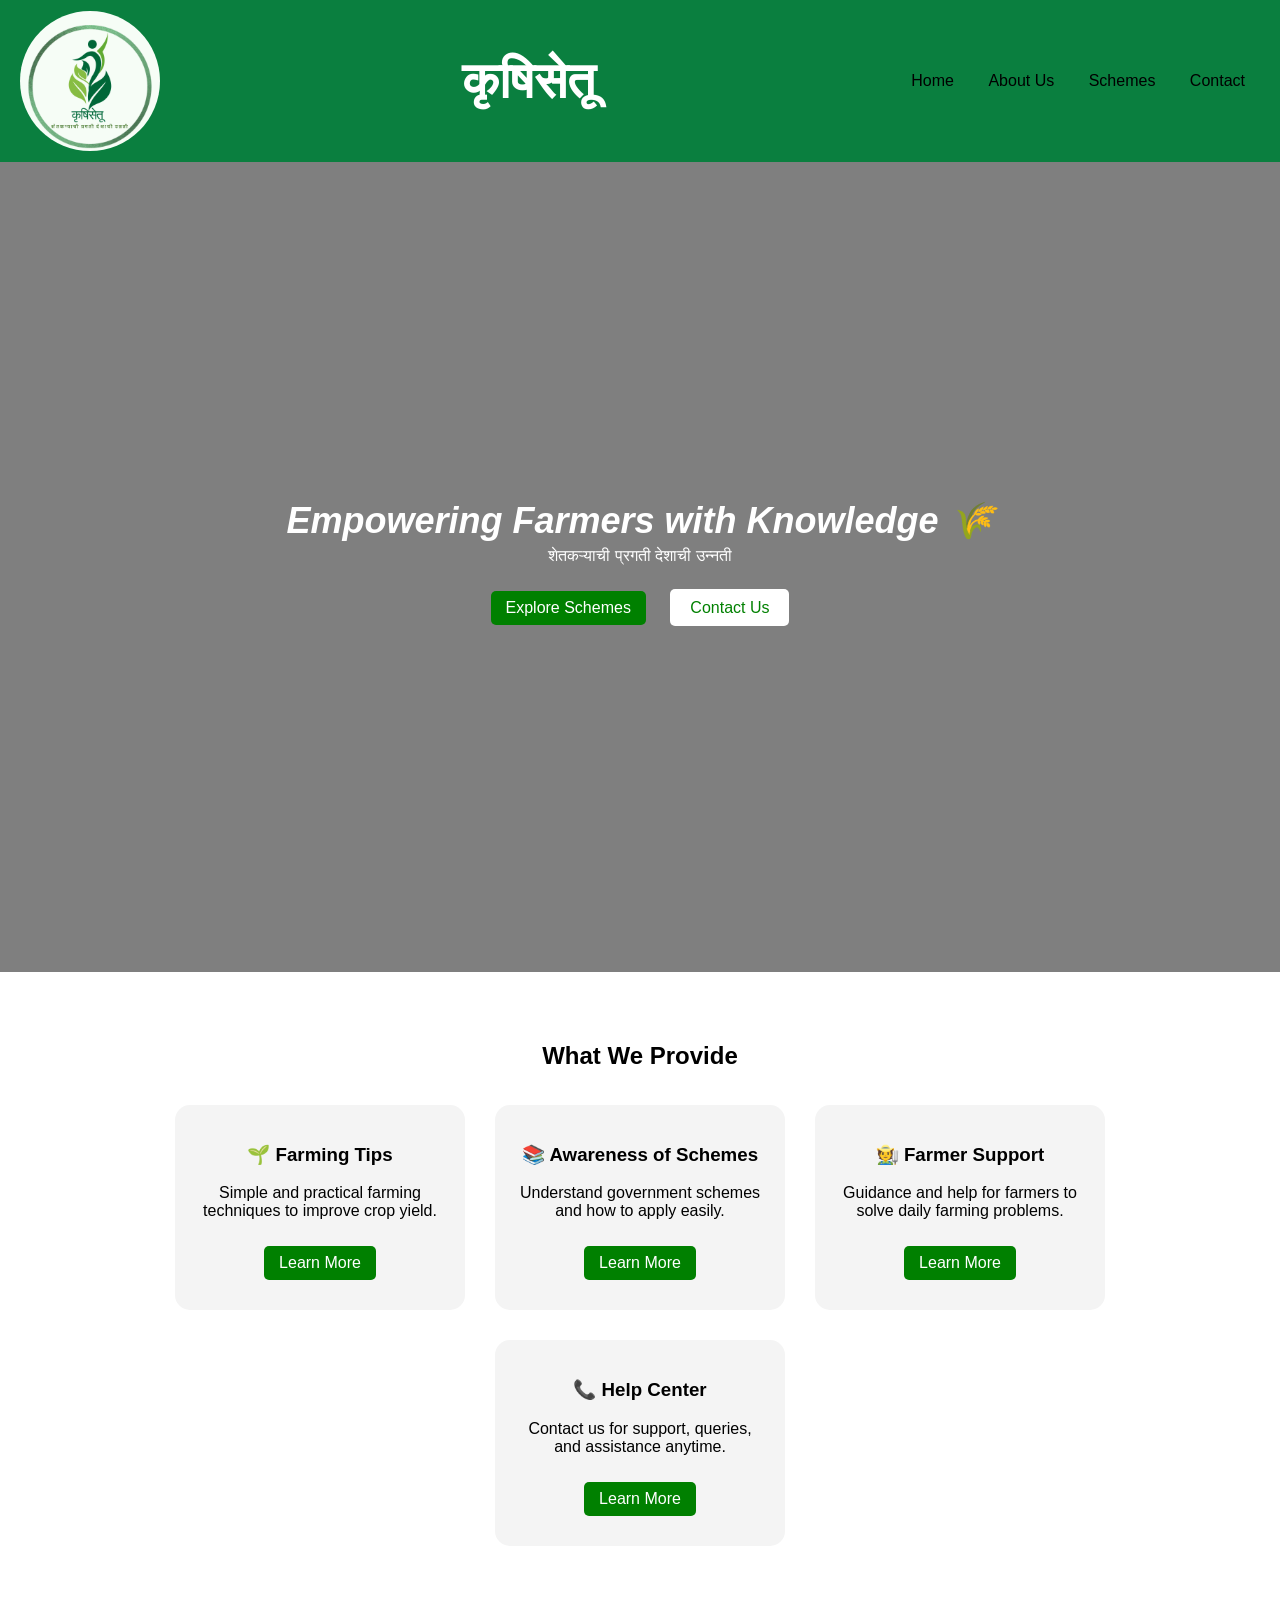
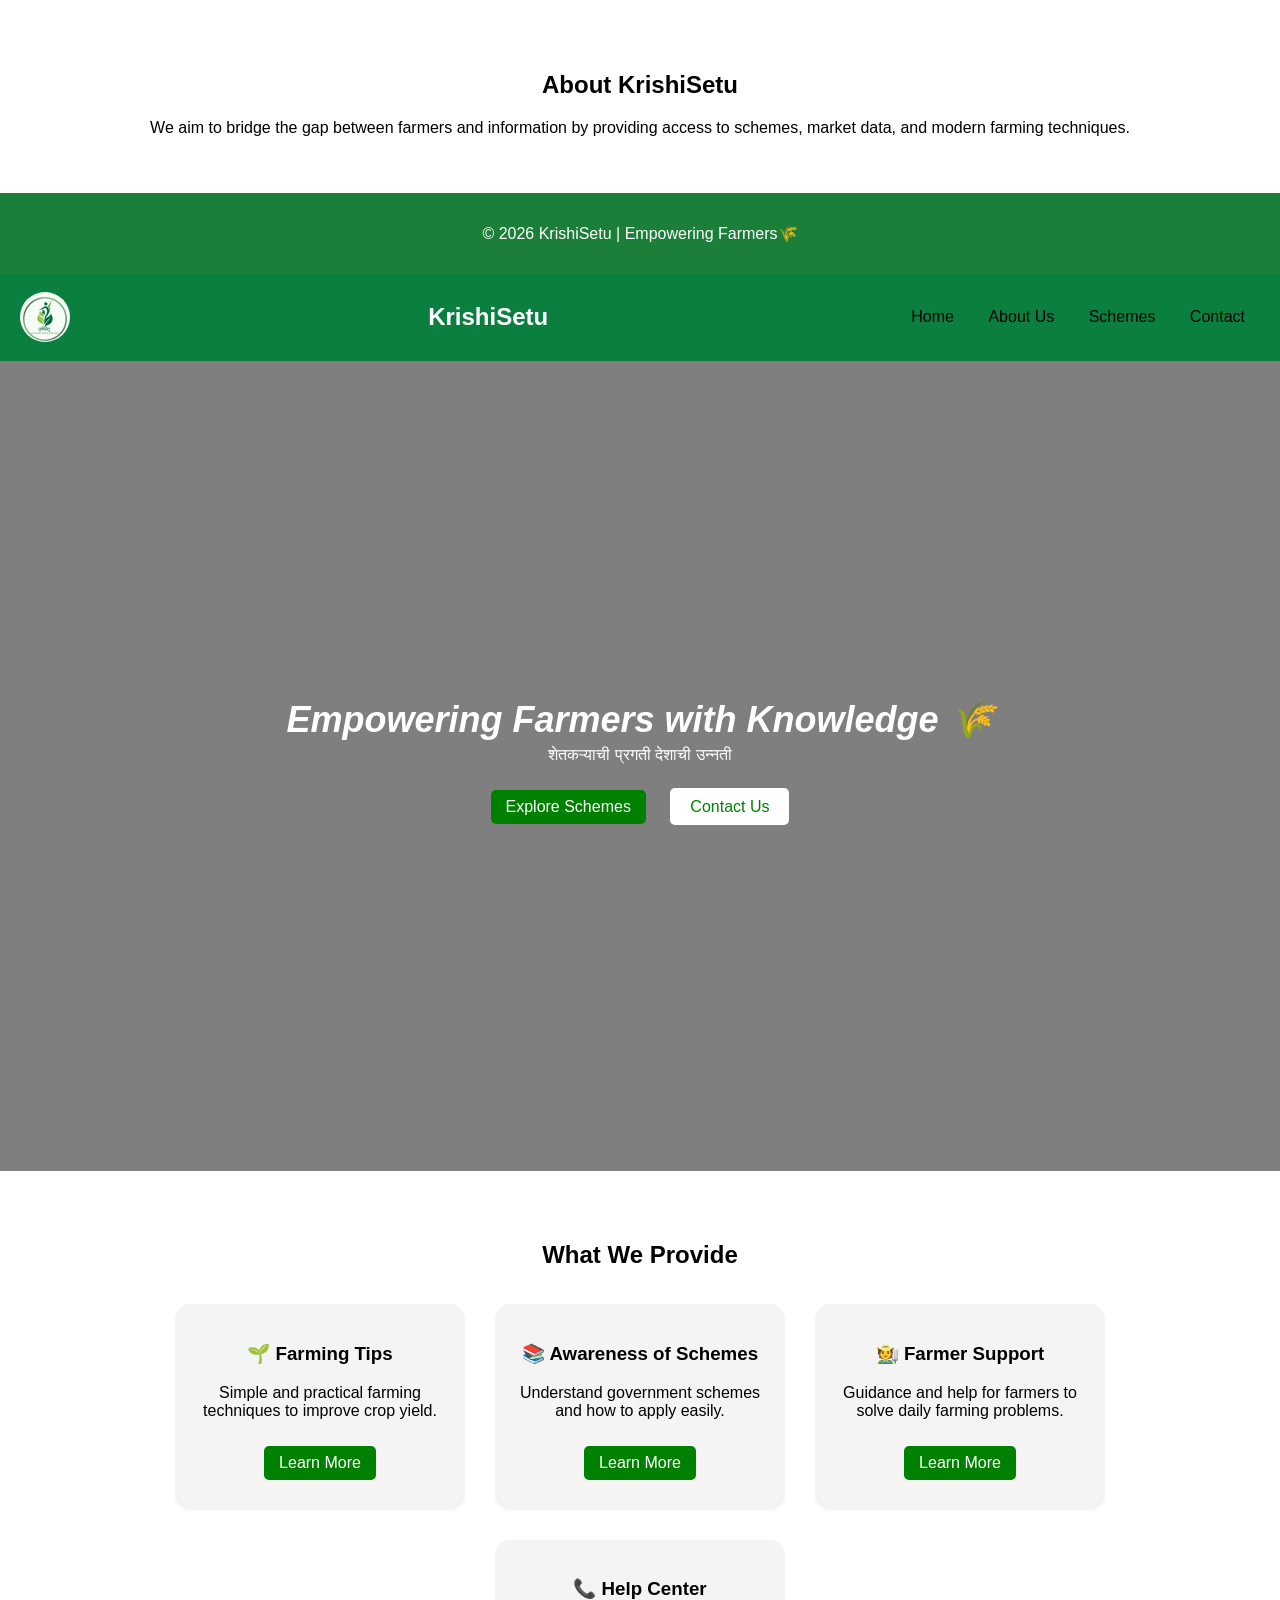
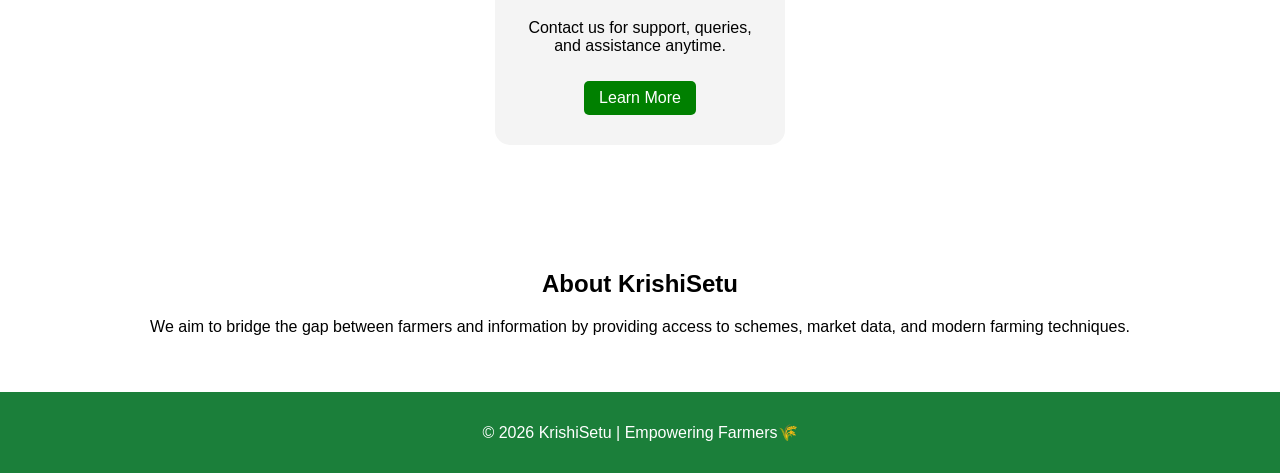
==== commit 3dd55123: "update" ====
--- a/index.html
+++ b/index.html
@@ -12,7 +12,7 @@
 <!-- Navbar -->
 <nav>
    
-    <img src="krishisetufinallogo.jpeg" style="width: 150px; height: 150px;
+     <img src="krishisetufinallogo.jpeg" style="width: 140px; height: 140px;
     border-radius: 100%;">
     <h2 style="font-size: 50px;">कृषिसेतू</h2>
 
--- a/style.css
+++ b/style.css
@@ -399,7 +399,7 @@
     font-weight: bold;
     color: #333;
 }
-=======
+
 /* This code only runs on mobile devices */
 @media (max-width: 768px) {
   .nav {
--- a/style.css
+++ b/style.css
@@ -399,7 +399,7 @@
     font-weight: bold;
     color: #333;
 }
-=======
+
 /* This code only runs on mobile devices */
 @media (max-width: 768px) {
   .nav {
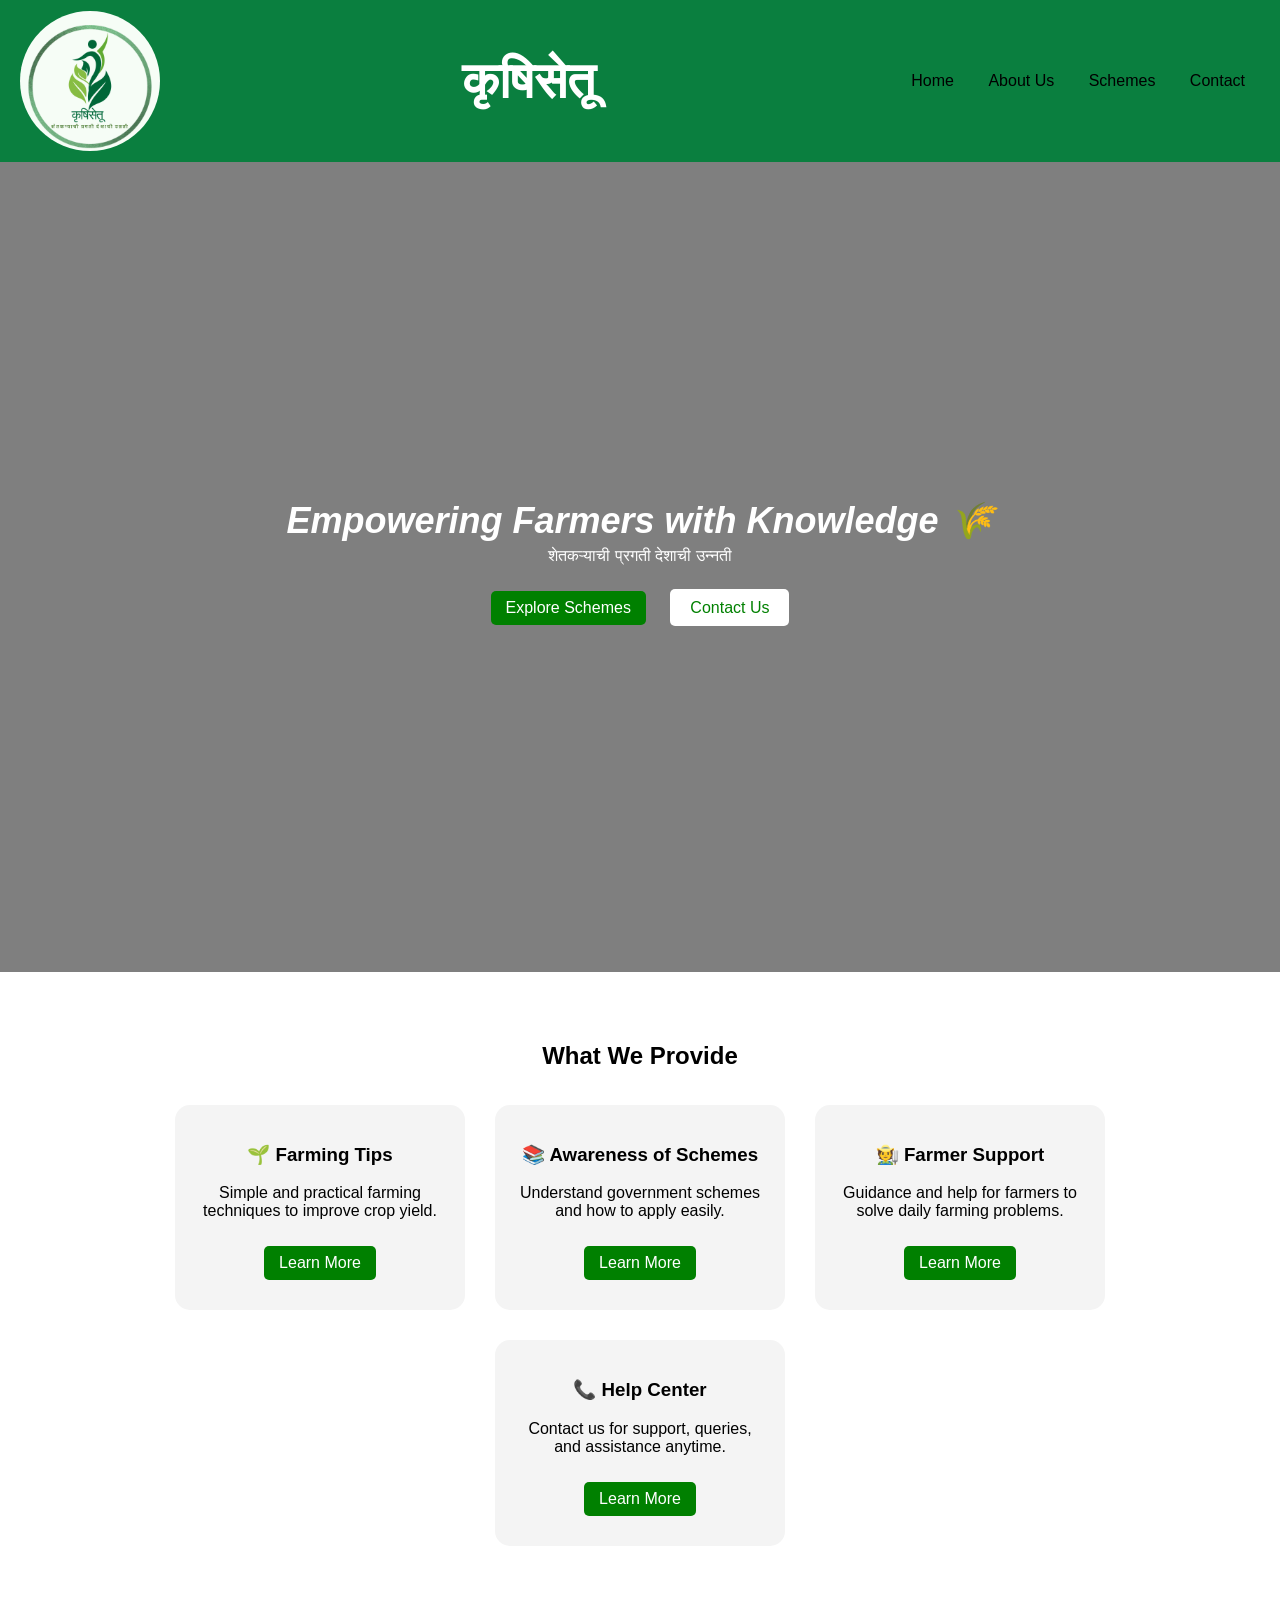
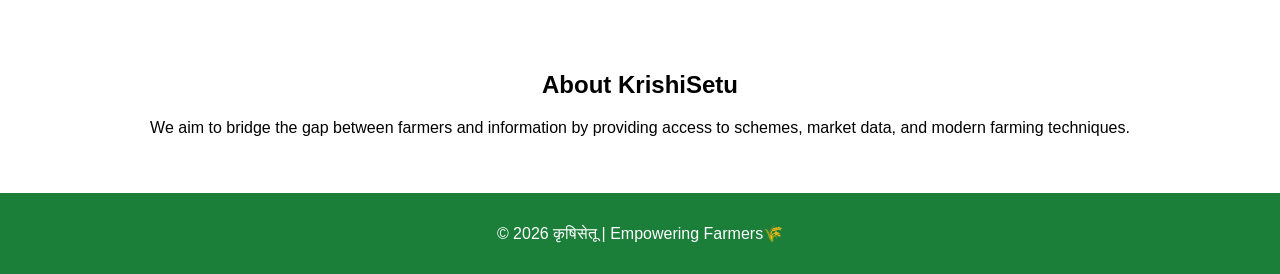
==== commit be0e9649: "update" ====
--- a/index.html
+++ b/index.html
@@ -77,93 +77,9 @@
 
 <!-- Footer -->
 <footer>
-    <p>© 2026 KrishiSetu | Empowering Farmers🌾</p>
+    <p>© 2026 कृषिसेतू | Empowering Farmers🌾</p>
 </footer>
 
 
 </body>
 </html>
-<!DOCTYPE html>
-<html>
-<head>
-    <meta charset="UTF-8">
-    <meta name="viewport" content="width=device-width, initial-scale=1.0">
-    <title>KrishiSetu - Home</title>
-    <link rel="stylesheet" href="style.css">
-</head>
-
-<body>
-
-<!-- Navbar -->
-<nav>
-   
-    <img src="krishisetufinallogo.jpeg" class="logo">
-    <h2>KrishiSetu</h2>
-
-    <div class="links">
-        <a href="index.html">Home</a>
-        <a href="about.html">About Us</a>
-        <a href="schemes.html">Schemes</a>
-        <a href="contact.html">Contact</a>
-    </div>
-</nav>
-
-<!-- Hero Section -->
-<section class="hero">
-    <div class="hero-text">
-        <h1>Empowering Farmers with Knowledge 🌾</h1>
-        <p>शेतकऱ्याची प्रगती देशाची उन्नती</p>
-
-        <a href="schemes.html" class="btn">Explore Schemes</a>
-        <a href="contact.html" class="btn2">Contact Us</a>
-    </div>
-</section>
-
-<section class="features">
-    <h2>What We Provide</h2>
-
-    <div class="cards">
-
-        <div class="card">
-            
-            <h3>🌱 Farming Tips</h3>
-           
-            <p>Simple and practical farming techniques to improve crop yield.</p>
-         <a href="tips.html" class="btn">Learn More</a>
-        </div>
-
-        <div class="card">
-            <h3>📚 Awareness of Schemes</h3>
-            <p>Understand government schemes and how to apply easily.</p>
-        <a href="awareness.html" class="btn">Learn More</a>
-        </div>
-
-        <div class="card">
-            <h3>🧑‍🌾 Farmer Support</h3>
-            <p>Guidance and help for farmers to solve daily farming problems.</p>
-        <a href="support.html" class="btn">Learn More</a>
-        </div>
-
-        <div class="card">
-            <h3>📞 Help Center</h3>
-            <p>Contact us for support, queries, and assistance anytime.</p>
-        <a href="help.html" class="btn">Learn More</a>
-        </div>
-
-    </div>
-</section>
-
-<!-- About Preview -->
-<section class="content">
-    <h2>About KrishiSetu</h2>
-    <p>We aim to bridge the gap between farmers and information by providing access to schemes, market data, and modern farming techniques.</p>
-</section>
-
-<!-- Footer -->
-<footer>
-    <p>© 2026 KrishiSetu | Empowering Farmers🌾</p>
-</footer>
-
-
-</body>
-</html>
